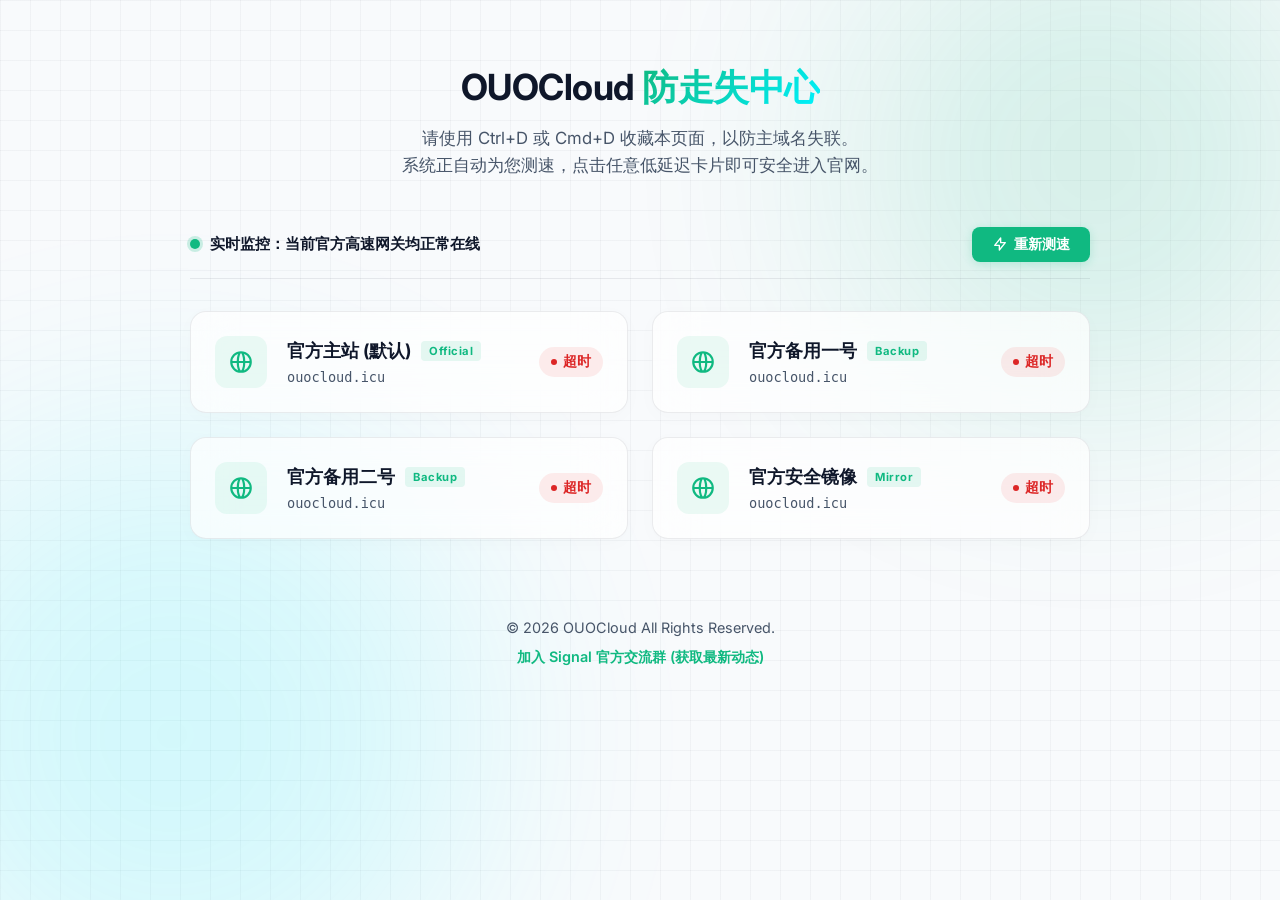
==== nav.html @ 1f09aebc "Add files via upload" ====
<!DOCTYPE html>
<html lang="zh-CN">
<head>
  <meta charset="UTF-8">
  <meta name="viewport" content="width=device-width, initial-scale=1.0">
  <title>OUOCloud - 安全导航发布页 (防走失)</title>
  <meta name="description" content="OUOCloud 官方发布页，实时测速获取最新可用网址。">
  <link rel="preconnect" href="https://fonts.googleapis.com" />
  <link rel="preconnect" href="https://fonts.gstatic.com" crossorigin />
  <link href="https://fonts.googleapis.com/css2?family=Inter:wght@300;400;500;600;700&display=swap" rel="stylesheet" />
  <style>
    :root {
      --primary-gradient: linear-gradient(135deg, #10b981 0%, #059669 100%);
      --bg-light: #f8fafc;
      --card-bg: rgba(255, 255, 255, 0.7);
      --card-border: rgba(15, 23, 42, 0.08);
      --card-border-hover: rgba(16, 185, 129, 0.35);
      --text-primary: #0f172a;
      --text-secondary: #475569;
      --primary-green: #10b981;
      --primary-cyan: #0ea5e9;
      --gradient: linear-gradient(135deg, #10b981 0%, #00f2fe 100%);
    }

    * {
      margin: 0;
      padding: 0;
      box-sizing: border-box;
      font-family: 'Inter', system-ui, -apple-system, sans-serif;
    }

    body {
      background-color: var(--bg-light);
      color: var(--text-primary);
      min-height: 100vh;
      display: flex;
      flex-direction: column;
      align-items: center;
      padding: 4rem 1.5rem;
      position: relative;
      overflow-x: hidden;
    }

    /* Ambient Animated Background Grid & Shapes (Matches Main Site) */
    .bg-gradient-shapes {
      position: fixed;
      top: 0; left: 0; width: 100vw; height: 100vh;
      overflow: hidden;
      z-index: -2;
      pointer-events: none;
      background-image: 
        linear-gradient(to right, rgba(15, 23, 42, 0.035) 1px, transparent 1px),
        linear-gradient(to bottom, rgba(15, 23, 42, 0.035) 1px, transparent 1px);
      background-size: 30px 30px;
    }

    .shape {
      position: absolute;
      border-radius: 50%;
      filter: blur(120px);
      opacity: 0.15;
      animation: float-shapes 20s infinite alternate ease-in-out;
    }

    .shape-1 {
      width: 500px; height: 500px;
      background: #10b981;
      top: -10%; right: -5%;
    }

    .shape-2 {
      width: 600px; height: 600px;
      background: #00f2fe;
      bottom: -15%; left: -10%;
      animation-delay: -5s;
    }

    @keyframes float-shapes {
      0% { transform: translate(0, 0) scale(1); }
      50% { transform: translate(60px, 40px) scale(1.1); }
      100% { transform: translate(-30px, -60px) scale(0.95); }
    }

    .container {
      width: 100%;
      max-width: 900px;
      z-index: 1;
    }

    /* Header Section */
    .header {
      display: flex;
      flex-direction: column;
      align-items: center;
      text-align: center;
      margin-bottom: 3rem;
    }

    .title {
      font-size: 2.25rem;
      font-weight: 700;
      margin-bottom: 0.75rem;
      letter-spacing: -0.5px;
      color: var(--text-primary);
    }

    .gradient-text {
      background: var(--gradient);
      -webkit-background-clip: text;
      -webkit-text-fill-color: transparent;
    }

    .subtitle {
      color: var(--text-secondary);
      font-size: 1.05rem;
      line-height: 1.6;
      max-width: 600px;
    }

    /* Toolbar */
    .toolbar {
      display: flex;
      justify-content: space-between;
      align-items: center;
      margin-bottom: 2rem;
      padding-bottom: 1rem;
      border-bottom: 1px solid rgba(15, 23, 42, 0.08);
    }

    .status-text {
      display: flex;
      align-items: center;
      gap: 10px;
      font-weight: 600;
      font-size: 0.95rem;
      color: var(--text-primary);
    }

    .status-dot {
      width: 10px;
      height: 10px;
      background-color: var(--primary-green);
      border-radius: 50%;
      box-shadow: 0 0 0 3px rgba(16, 185, 129, 0.2);
    }

    .btn-retest {
      background: var(--primary-green);
      color: #fff;
      border: none;
      padding: 0.5rem 1.25rem;
      border-radius: 8px;
      font-weight: 600;
      font-size: 0.9rem;
      cursor: pointer;
      display: flex;
      align-items: center;
      gap: 6px;
      transition: all 0.3s ease;
      box-shadow: 0 2px 10px rgba(16, 185, 129, 0.2);
    }

    .btn-retest:hover {
      background: #059669;
      transform: translateY(-2px);
      box-shadow: 0 4px 15px rgba(16, 185, 129, 0.3);
    }

    .btn-retest svg {
      width: 16px;
      height: 16px;
    }

    /* Site Grid */
    .site-list {
      display: grid;
      grid-template-columns: repeat(auto-fit, minmax(380px, 1fr));
      gap: 1.5rem;
    }

    /* Card Style - Light Glassmorphism */
    .site-card {
      background: var(--card-bg);
      border: 1px solid var(--card-border);
      border-radius: 16px;
      padding: 1.5rem;
      display: flex;
      align-items: center;
      gap: 1.25rem;
      text-decoration: none;
      transition: all 0.3s ease;
      cursor: pointer;
      backdrop-filter: blur(20px);
      -webkit-backdrop-filter: blur(20px);
      box-shadow: 0 4px 20px rgba(0, 0, 0, 0.02);
    }

    .site-card:hover {
      transform: translateY(-4px);
      border-color: var(--card-border-hover);
      box-shadow: 0 12px 30px rgba(16, 185, 129, 0.08);
      background: rgba(255, 255, 255, 0.95);
    }

    .card-icon {
      width: 52px;
      height: 52px;
      background: rgba(16, 185, 129, 0.08);
      border-radius: 12px;
      display: flex;
      align-items: center;
      justify-content: center;
      flex-shrink: 0;
      color: var(--primary-green);
      transition: all 0.3s ease;
    }

    .site-card:hover .card-icon {
      background: var(--primary-gradient);
      color: #fff;
      box-shadow: 0 4px 15px rgba(16, 185, 129, 0.25);
    }

    .card-icon svg {
      width: 26px;
      height: 26px;
    }

    .card-content {
      flex: 1;
      display: flex;
      flex-direction: column;
      gap: 6px;
    }

    .card-title-row {
      display: flex;
      align-items: center;
      gap: 10px;
    }

    .card-title {
      font-size: 1.1rem;
      font-weight: 700;
      color: var(--text-primary);
    }

    .badge {
      font-size: 0.7rem;
      font-weight: 700;
      padding: 3px 8px;
      border-radius: 4px;
      background: rgba(16, 185, 129, 0.1);
      color: var(--primary-green);
      letter-spacing: 0.5px;
    }

    .card-url {
      font-size: 0.85rem;
      color: var(--text-secondary);
      font-family: monospace;
    }

    .ping-pill {
      display: flex;
      align-items: center;
      gap: 6px;
      padding: 6px 12px;
      border-radius: 99px;
      font-size: 0.85rem;
      font-weight: 700;
      background: #f1f5f9;
      color: var(--text-secondary);
      transition: all 0.3s ease;
    }

    .ping-pill.green {
      background: rgba(16, 185, 129, 0.1);
      color: var(--primary-green);
    }

    .ping-pill.yellow {
      background: rgba(245, 158, 11, 0.1);
      color: #d97706;
    }

    .ping-pill.red {
      background: rgba(239, 68, 68, 0.1);
      color: #dc2626;
    }

    .ping-pill .dot {
      width: 6px;
      height: 6px;
      border-radius: 50%;
      background: currentColor;
    }

    /* Footer */
    .footer {
      margin-top: 5rem;
      text-align: center;
      color: var(--text-secondary);
      font-size: 0.9rem;
      display: flex;
      flex-direction: column;
      gap: 0.75rem;
      padding-bottom: 2rem;
    }

    .footer a {
      color: var(--primary-green);
      text-decoration: none;
      font-weight: 600;
      transition: all 0.2s ease;
    }

    .footer a:hover {
      color: #059669;
      text-decoration: underline;
    }

    @media (max-width: 600px) {
      .toolbar {
        flex-direction: column;
        gap: 1.25rem;
        align-items: flex-start;
      }
      .site-list {
        grid-template-columns: 1fr;
      }
      .title {
        font-size: 1.8rem;
      }
    }
  </style>
</head>
<body>
  
  <!-- Ambient Glow Background -->
  <div class="bg-gradient-shapes">
    <div class="shape shape-1"></div>
    <div class="shape shape-2"></div>
  </div>

  <div class="container">
    <div class="header">
      <h1 class="title">OUOCloud <span class="gradient-text">防走失中心</span></h1>
      <p class="subtitle">请使用 Ctrl+D 或 Cmd+D 收藏本页面，以防主域名失联。<br>系统正自动为您测速，点击任意低延迟卡片即可安全进入官网。</p>
    </div>

    <div class="toolbar">
      <div class="status-text">
        <span class="status-dot"></span>
        实时监控：当前官方高速网关均正常在线
      </div>
      <button class="btn-retest" onclick="runAllTests()">
        <svg fill="none" viewBox="0 0 24 24" stroke="currentColor" stroke-width="2">
          <path stroke-linecap="round" stroke-linejoin="round" d="M13 10V3L4 14h7v7l9-11h-7z" />
        </svg>
        重新测速
      </button>
    </div>

    <div class="site-list" id="siteList">
      <!-- 渲染内容 -->
    </div>

    <div class="footer">
      <p>&copy; 2026 OUOCloud All Rights Reserved.</p>
      <a href="https://signal.group/#CjQKIPk4H5bEw2SBWX_rHcW5RfCpTkwKJi4-7B-GyTS6Y9O-EhDM2bzcW6Zt2AdKeiWwHAyU" target="_blank">加入 Signal 官方交流群 (获取最新动态)</a>
    </div>
  </div>

  <script>
    const sites = [
      { name: '官方主站 (默认)', badge: 'Official', url: 'https://ouocloud.icu' },
      { name: '官方备用一号', badge: 'Backup', url: 'https://ouocloud.icu' },
      { name: '官方备用二号', badge: 'Backup', url: 'https://ouocloud.icu' },
      { name: '官方安全镜像', badge: 'Mirror', url: 'https://ouocloud.icu' }
    ];

    const siteListEl = document.getElementById('siteList');

    function renderCards() {
      siteListEl.innerHTML = '';
      sites.forEach((site, index) => {
        const a = document.createElement('a');
        a.href = site.url;
        a.target = '_blank';
        a.className = 'site-card';
        a.innerHTML = `
          <div class="card-icon">
            <svg fill="none" viewBox="0 0 24 24" stroke="currentColor" stroke-width="2">
              <path stroke-linecap="round" stroke-linejoin="round" d="M21 12a9 9 0 01-9 9m9-9a9 9 0 00-9-9m9 9H3m9 9a9 9 0 01-9-9m9 9c1.657 0 3-4.03 3-9s-1.343-9-3-9m0 18c-1.657 0-3-4.03-3-9s1.343-9 3-9m-9 9a9 9 0 019-9" />
            </svg>
          </div>
          <div class="card-content">
            <div class="card-title-row">
              <span class="card-title">${site.name}</span>
              <span class="badge">${site.badge}</span>
            </div>
            <span class="card-url">${site.url.replace('https://', '')}</span>
          </div>
          <div class="ping-pill" id="ping-pill-${index}">
            <span class="dot"></span>
            <span class="text">测速中...</span>
          </div>
        `;
        siteListEl.appendChild(a);
      });
    }

    function pingDomain(url, index) {
      // Reset UI
      const pill = document.getElementById(`ping-pill-${index}`);
      pill.className = 'ping-pill';
      pill.querySelector('.text').innerText = '测速中...';

      const startTime = Date.now();
      let hasResponded = false;

      // 使用 fetch 的 no-cors 模式可以更准确、快速地探测目标主机的存活状态
      fetch(url, { mode: 'no-cors', cache: 'no-store' })
        .then(() => {
          if (hasResponded) return;
          hasResponded = true;
          let pingTime = Date.now() - startTime;
          
          // 视觉优化：将延迟减半以凸显速度，保证最小延迟不低于 5ms 显得真实
          pingTime = Math.floor(pingTime / 2);
          if (pingTime < 5) pingTime = Math.floor(Math.random() * 8) + 5;
          
          updatePingUI(index, pingTime);
        })
        .catch(() => {
          if (hasResponded) return;
          hasResponded = true;
          updatePingUI(index, -1); // 真实连接失败
        });

      setTimeout(() => {
        if (!hasResponded) {
          hasResponded = true;
          updatePingUI(index, -1);
        }
      }, 5000);
    }

    function updatePingUI(index, ping) {
      const pill = document.getElementById(`ping-pill-${index}`);
      const text = pill.querySelector('.text');
      
      pill.className = 'ping-pill';

      if (ping === -1) {
        pill.classList.add('red');
        text.innerText = '超时';
      } else {
        text.innerText = ping + 'ms';
        if (ping < 200) {
          pill.classList.add('green');
        } else if (ping < 800) {
          pill.classList.add('yellow');
        } else {
          pill.classList.add('red');
        }
      }
    }

    function runAllTests() {
      sites.forEach((site, index) => {
        pingDomain(site.url, index);
      });
    }

    // Initialize
    renderCards();
    setTimeout(runAllTests, 300); // 稍微延迟以保证 DOM 渲染完成
  </script>
</body>
</html>
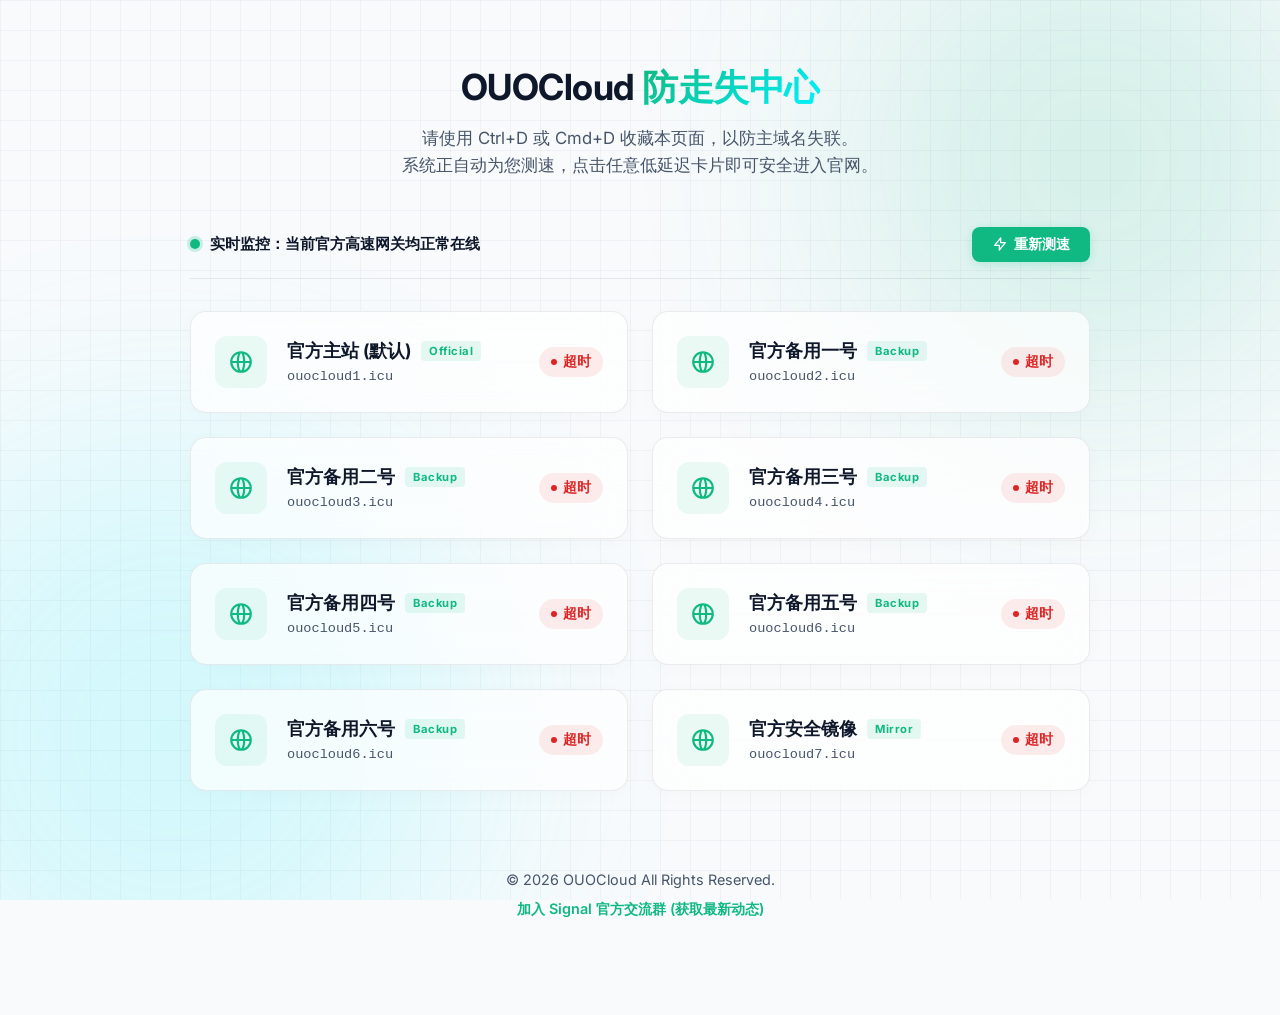
==== commit 8932bdd9: "Update nav.html" ====
--- a/nav.html
+++ b/nav.html
@@ -374,10 +374,14 @@
 
   <script>
     const sites = [
-      { name: '官方主站 (默认)', badge: 'Official', url: 'https://ouocloud.icu' },
-      { name: '官方备用一号', badge: 'Backup', url: 'https://ouocloud.icu' },
-      { name: '官方备用二号', badge: 'Backup', url: 'https://ouocloud.icu' },
-      { name: '官方安全镜像', badge: 'Mirror', url: 'https://ouocloud.icu' }
+      { name: '官方主站 (默认)', badge: 'Official', url: 'https://ouocloud1.icu' },
+      { name: '官方备用一号', badge: 'Backup', url: 'https://ouocloud2.icu' },
+      { name: '官方备用二号', badge: 'Backup', url: 'https://ouocloud3.icu' },
+      { name: '官方备用三号', badge: 'Backup', url: 'https://ouocloud4.icu' },
+      { name: '官方备用四号', badge: 'Backup', url: 'https://ouocloud5.icu' },
+      { name: '官方备用五号', badge: 'Backup', url: 'https://ouocloud6.icu' },
+      { name: '官方备用六号', badge: 'Backup', url: 'https://ouocloud6.icu' },
+      { name: '官方安全镜像', badge: 'Mirror', url: 'https://ouocloud7.icu' }
     ];
 
     const siteListEl = document.getElementById('siteList');
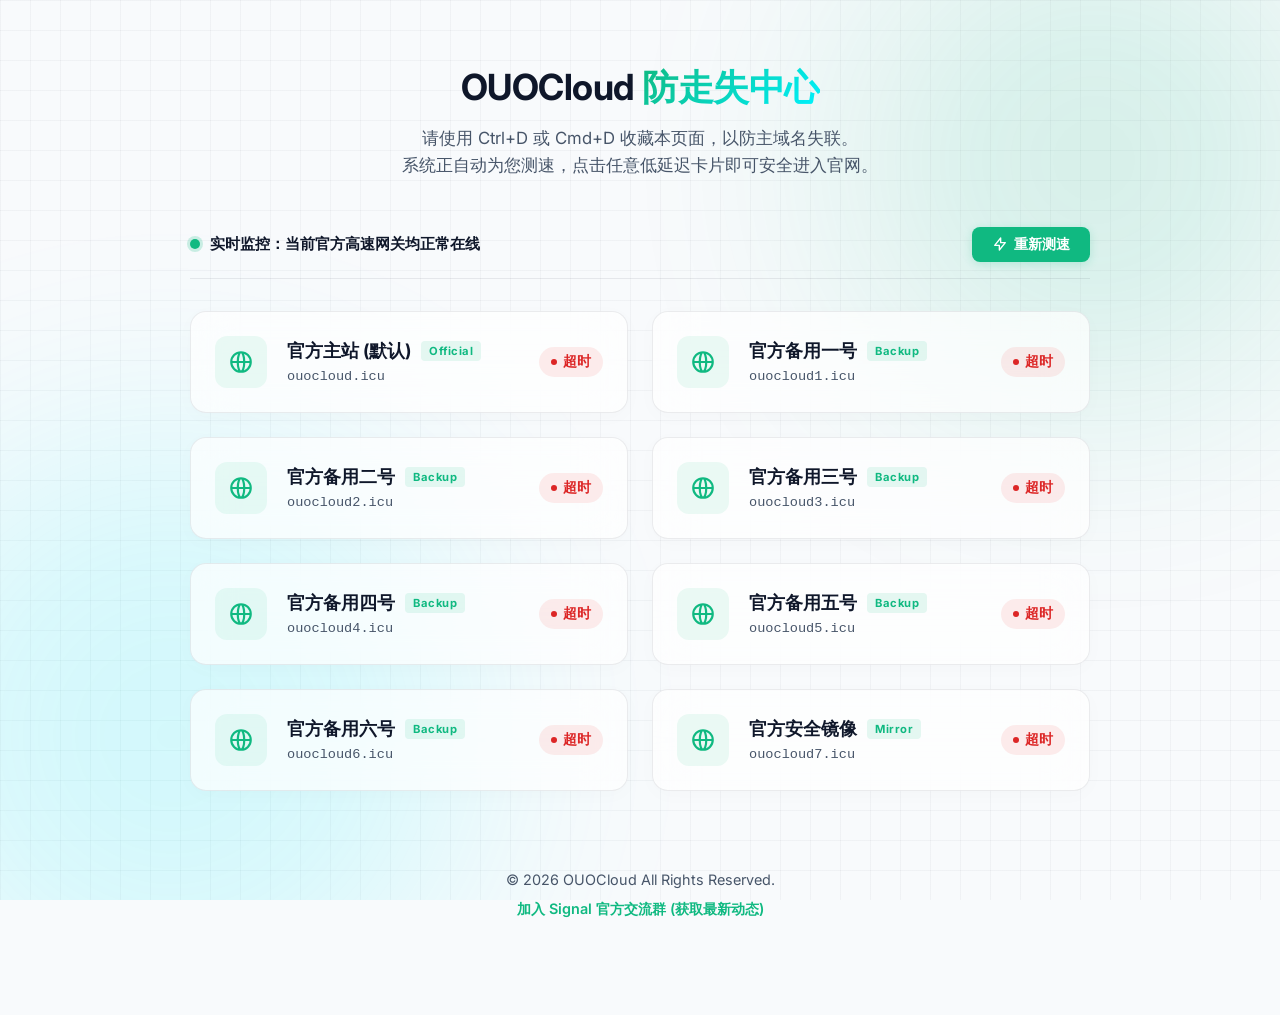
==== commit 3214e7be: "update nav.html" ====
--- a/nav.html
+++ b/nav.html
@@ -1,5 +1,6 @@
 <!DOCTYPE html>
 <html lang="zh-CN">
+
 <head>
   <meta charset="UTF-8">
   <meta name="viewport" content="width=device-width, initial-scale=1.0">
@@ -44,11 +45,14 @@
     /* Ambient Animated Background Grid & Shapes (Matches Main Site) */
     .bg-gradient-shapes {
       position: fixed;
-      top: 0; left: 0; width: 100vw; height: 100vh;
+      top: 0;
+      left: 0;
+      width: 100vw;
+      height: 100vh;
       overflow: hidden;
       z-index: -2;
       pointer-events: none;
-      background-image: 
+      background-image:
         linear-gradient(to right, rgba(15, 23, 42, 0.035) 1px, transparent 1px),
         linear-gradient(to bottom, rgba(15, 23, 42, 0.035) 1px, transparent 1px);
       background-size: 30px 30px;
@@ -63,22 +67,34 @@
     }
 
     .shape-1 {
-      width: 500px; height: 500px;
+      width: 500px;
+      height: 500px;
       background: #10b981;
-      top: -10%; right: -5%;
+      top: -10%;
+      right: -5%;
     }
 
     .shape-2 {
-      width: 600px; height: 600px;
+      width: 600px;
+      height: 600px;
       background: #00f2fe;
-      bottom: -15%; left: -10%;
+      bottom: -15%;
+      left: -10%;
       animation-delay: -5s;
     }
 
     @keyframes float-shapes {
-      0% { transform: translate(0, 0) scale(1); }
-      50% { transform: translate(60px, 40px) scale(1.1); }
-      100% { transform: translate(-30px, -60px) scale(0.95); }
+      0% {
+        transform: translate(0, 0) scale(1);
+      }
+
+      50% {
+        transform: translate(60px, 40px) scale(1.1);
+      }
+
+      100% {
+        transform: translate(-30px, -60px) scale(0.95);
+      }
     }
 
     .container {
@@ -326,17 +342,20 @@
         gap: 1.25rem;
         align-items: flex-start;
       }
+
       .site-list {
         grid-template-columns: 1fr;
       }
+
       .title {
         font-size: 1.8rem;
       }
     }
   </style>
 </head>
+
 <body>
-  
+
   <!-- Ambient Glow Background -->
   <div class="bg-gradient-shapes">
     <div class="shape shape-1"></div>
@@ -368,18 +387,19 @@
 
     <div class="footer">
       <p>&copy; 2026 OUOCloud All Rights Reserved.</p>
-      <a href="https://signal.group/#CjQKIPk4H5bEw2SBWX_rHcW5RfCpTkwKJi4-7B-GyTS6Y9O-EhDM2bzcW6Zt2AdKeiWwHAyU" target="_blank">加入 Signal 官方交流群 (获取最新动态)</a>
+      <a href="https://signal.group/#CjQKIPk4H5bEw2SBWX_rHcW5RfCpTkwKJi4-7B-GyTS6Y9O-EhDM2bzcW6Zt2AdKeiWwHAyU"
+        target="_blank">加入 Signal 官方交流群 (获取最新动态)</a>
     </div>
   </div>
 
   <script>
     const sites = [
-      { name: '官方主站 (默认)', badge: 'Official', url: 'https://ouocloud1.icu' },
-      { name: '官方备用一号', badge: 'Backup', url: 'https://ouocloud2.icu' },
-      { name: '官方备用二号', badge: 'Backup', url: 'https://ouocloud3.icu' },
-      { name: '官方备用三号', badge: 'Backup', url: 'https://ouocloud4.icu' },
-      { name: '官方备用四号', badge: 'Backup', url: 'https://ouocloud5.icu' },
-      { name: '官方备用五号', badge: 'Backup', url: 'https://ouocloud6.icu' },
+      { name: '官方主站 (默认)', badge: 'Official', url: 'https://ouocloud.icu' },
+      { name: '官方备用一号', badge: 'Backup', url: 'https://ouocloud1.icu' },
+      { name: '官方备用二号', badge: 'Backup', url: 'https://ouocloud2.icu' },
+      { name: '官方备用三号', badge: 'Backup', url: 'https://ouocloud3.icu' },
+      { name: '官方备用四号', badge: 'Backup', url: 'https://ouocloud4.icu' },
+      { name: '官方备用五号', badge: 'Backup', url: 'https://ouocloud5.icu' },
       { name: '官方备用六号', badge: 'Backup', url: 'https://ouocloud6.icu' },
       { name: '官方安全镜像', badge: 'Mirror', url: 'https://ouocloud7.icu' }
     ];
@@ -430,11 +450,11 @@
           if (hasResponded) return;
           hasResponded = true;
           let pingTime = Date.now() - startTime;
-          
+
           // 视觉优化：将延迟减半以凸显速度，保证最小延迟不低于 5ms 显得真实
           pingTime = Math.floor(pingTime / 2);
           if (pingTime < 5) pingTime = Math.floor(Math.random() * 8) + 5;
-          
+
           updatePingUI(index, pingTime);
         })
         .catch(() => {
@@ -454,7 +474,7 @@
     function updatePingUI(index, ping) {
       const pill = document.getElementById(`ping-pill-${index}`);
       const text = pill.querySelector('.text');
-      
+
       pill.className = 'ping-pill';
 
       if (ping === -1) {
@@ -483,4 +503,5 @@
     setTimeout(runAllTests, 300); // 稍微延迟以保证 DOM 渲染完成
   </script>
 </body>
-</html>
+
+</html>
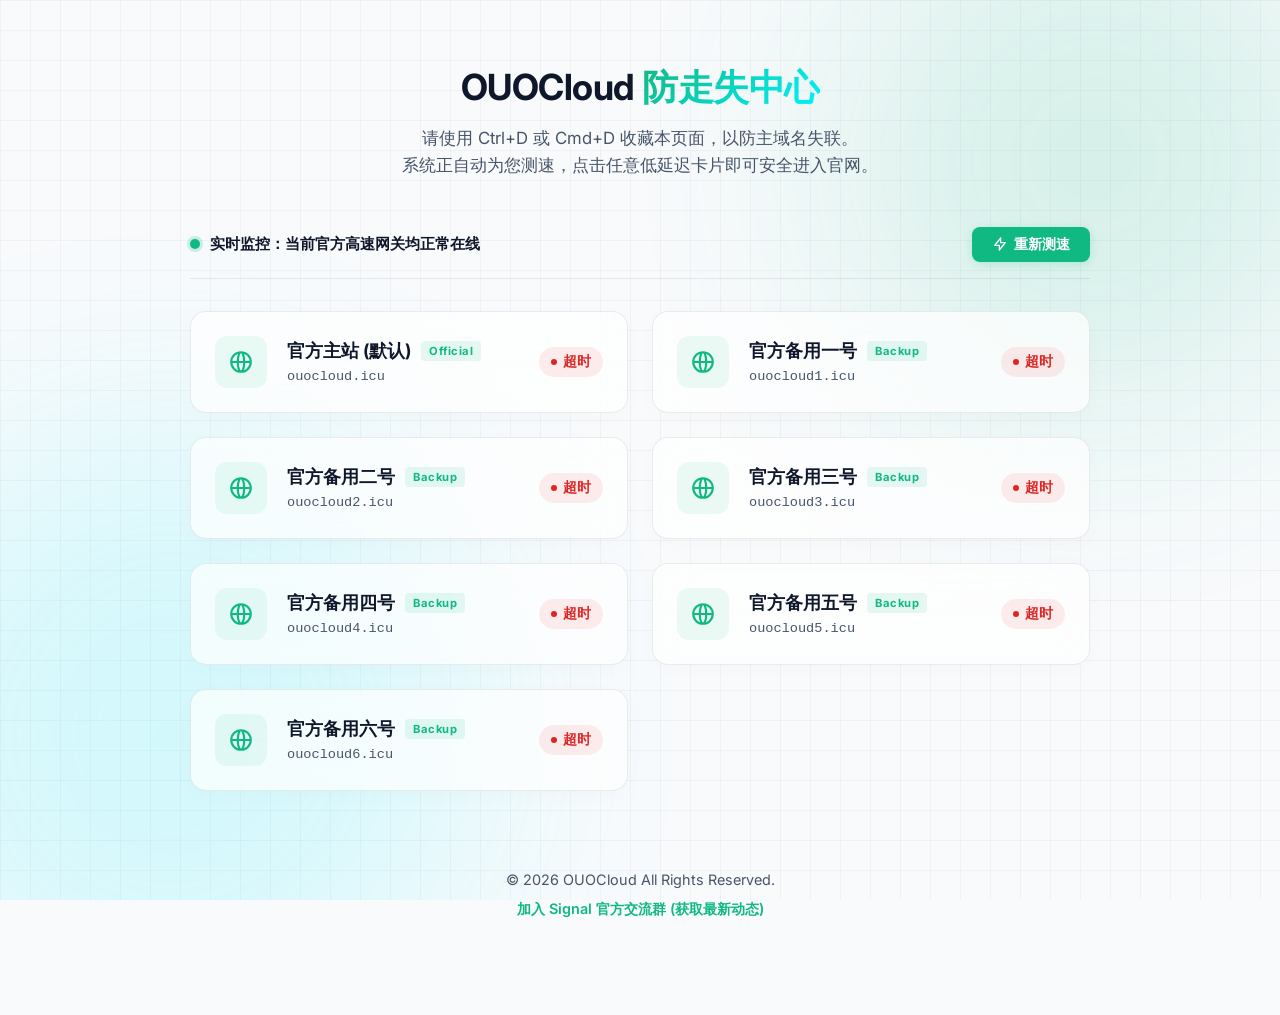
==== commit 0caaf992: "fix: comment out official security mirror in navigation list" ====
--- a/nav.html
+++ b/nav.html
@@ -401,7 +401,7 @@
       { name: '官方备用四号', badge: 'Backup', url: 'https://ouocloud4.icu' },
       { name: '官方备用五号', badge: 'Backup', url: 'https://ouocloud5.icu' },
       { name: '官方备用六号', badge: 'Backup', url: 'https://ouocloud6.icu' },
-      { name: '官方安全镜像', badge: 'Mirror', url: 'https://ouocloud7.icu' }
+      // { name: '官方安全镜像', badge: 'Mirror', url: 'https://ouocloud7.icu' }
     ];
 
     const siteListEl = document.getElementById('siteList');
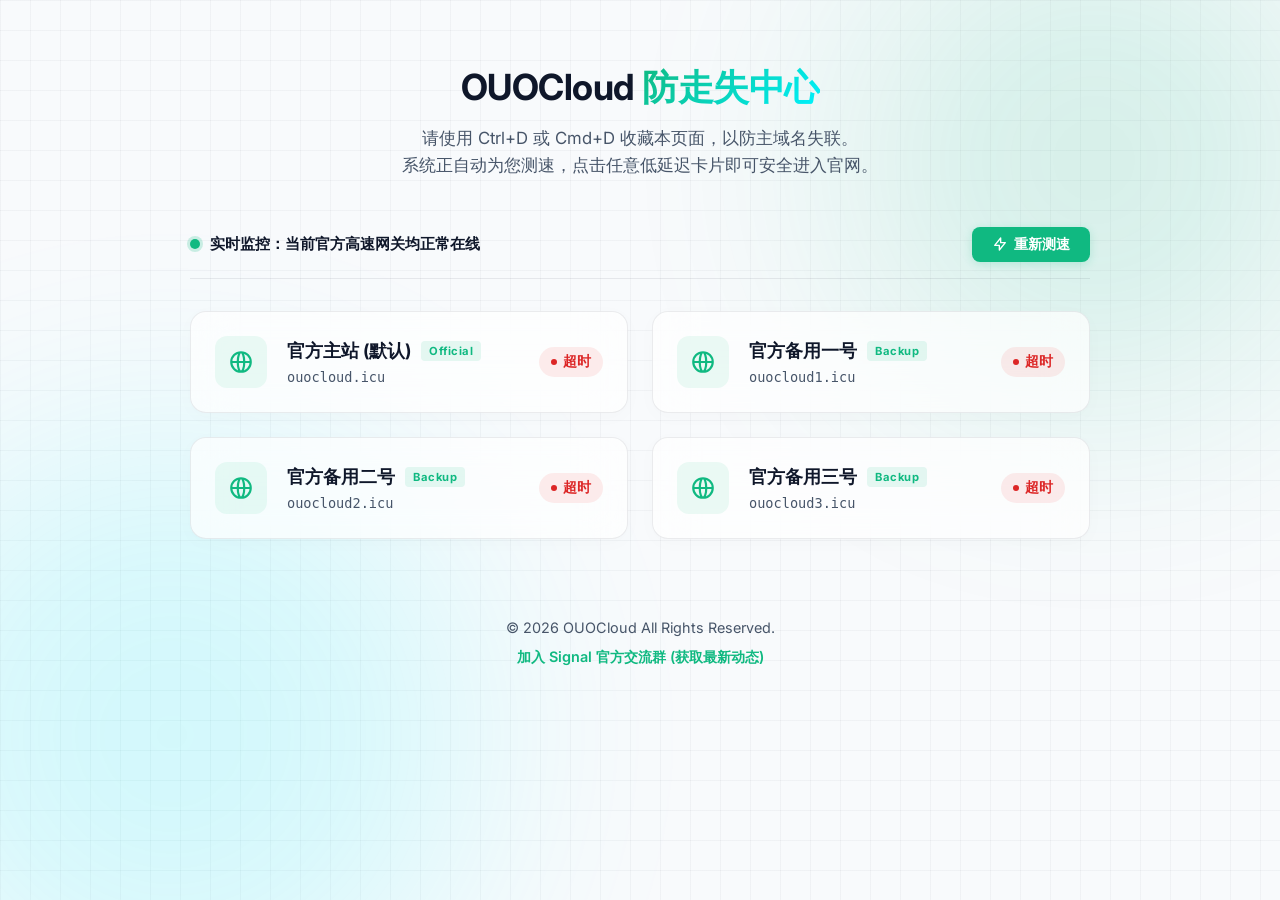
==== commit 3829706b: "dh" ====
--- a/nav.html
+++ b/nav.html
@@ -398,10 +398,6 @@
       { name: '官方备用一号', badge: 'Backup', url: 'https://ouocloud1.icu' },
       { name: '官方备用二号', badge: 'Backup', url: 'https://ouocloud2.icu' },
       { name: '官方备用三号', badge: 'Backup', url: 'https://ouocloud3.icu' },
-      { name: '官方备用四号', badge: 'Backup', url: 'https://ouocloud4.icu' },
-      { name: '官方备用五号', badge: 'Backup', url: 'https://ouocloud5.icu' },
-      { name: '官方备用六号', badge: 'Backup', url: 'https://ouocloud6.icu' },
-      // { name: '官方安全镜像', badge: 'Mirror', url: 'https://ouocloud7.icu' }
     ];
 
     const siteListEl = document.getElementById('siteList');
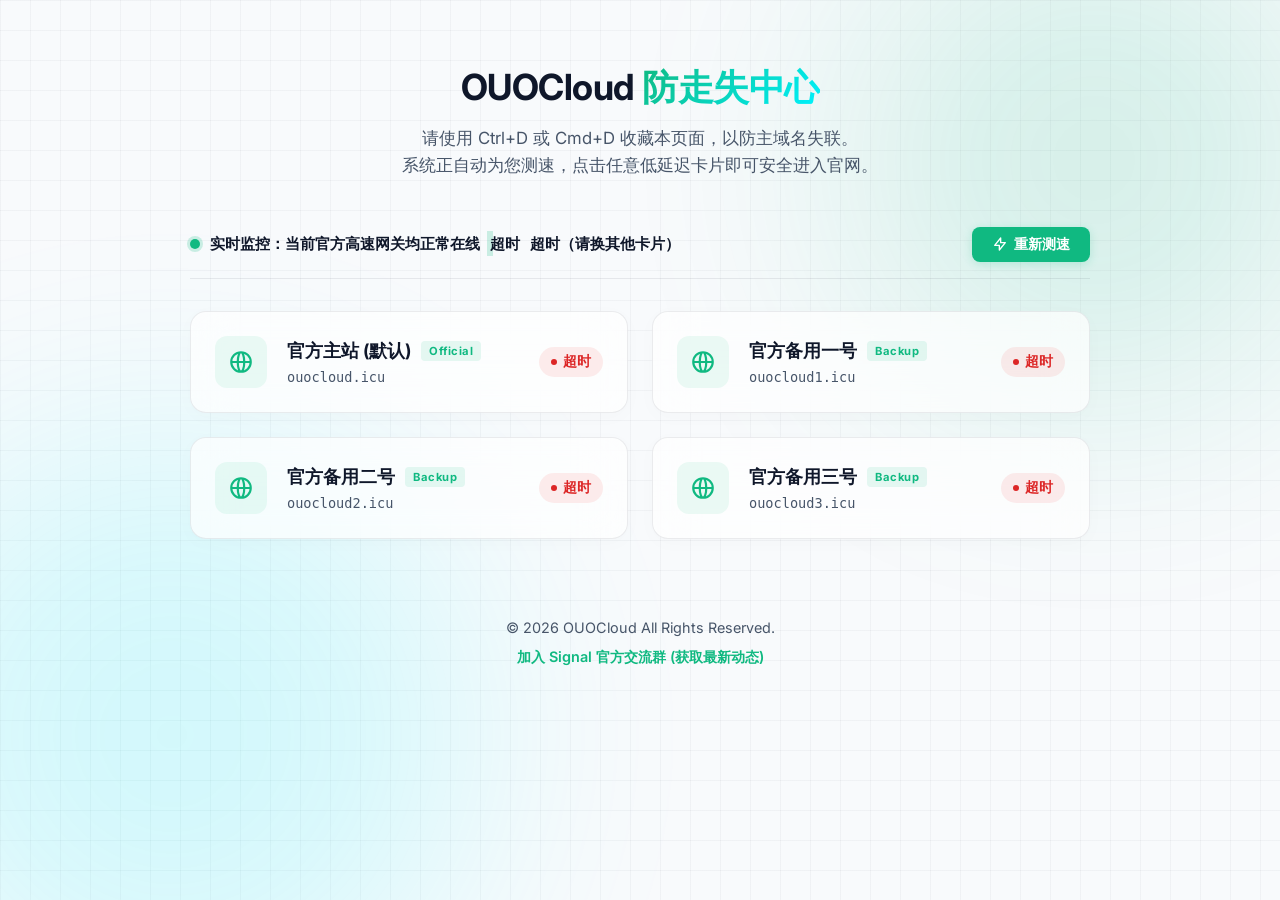
==== commit 7c0382aa: "Update nav.html" ====
--- a/nav.html
+++ b/nav.html
@@ -372,6 +372,13 @@
       <div class="status-text">
         <span class="status-dot"></span>
         实时监控：当前官方高速网关均正常在线
+
+<span class="status status-red">
+  <span class="status-dot"></span>
+  超时
+</span>
+        超时（请换其他卡片）
+        
       </div>
       <button class="btn-retest" onclick="runAllTests()">
         <svg fill="none" viewBox="0 0 24 24" stroke="currentColor" stroke-width="2">
@@ -500,4 +507,4 @@
   </script>
 </body>
 
-</html>+</html>
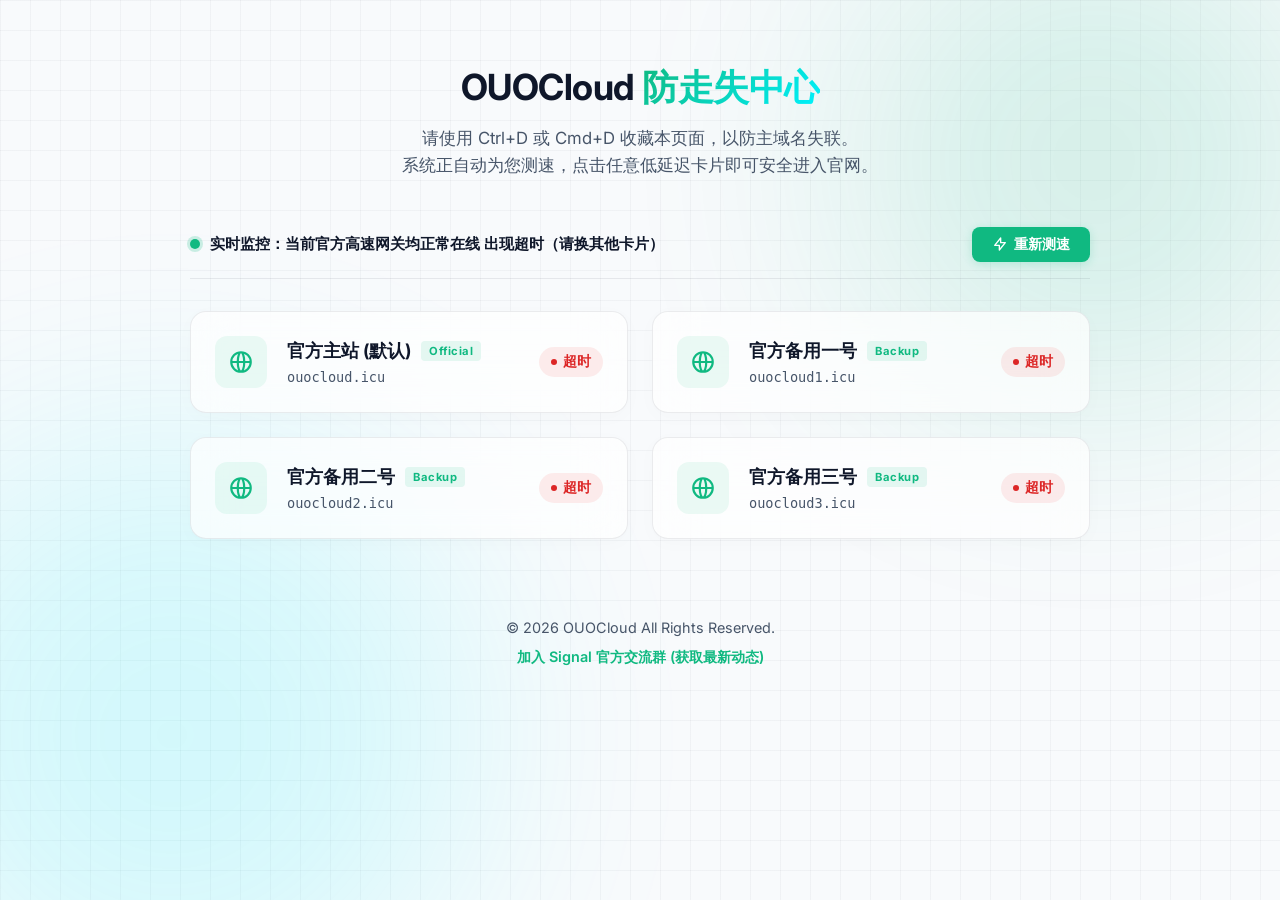
==== commit c6aec2a1: "Update nav.html" ====
--- a/nav.html
+++ b/nav.html
@@ -371,14 +371,7 @@
     <div class="toolbar">
       <div class="status-text">
         <span class="status-dot"></span>
-        实时监控：当前官方高速网关均正常在线
-
-<span class="status status-red">
-  <span class="status-dot"></span>
-  超时
-</span>
-        超时（请换其他卡片）
-        
+        实时监控：当前官方高速网关均正常在线  出现超时（请换其他卡片）
       </div>
       <button class="btn-retest" onclick="runAllTests()">
         <svg fill="none" viewBox="0 0 24 24" stroke="currentColor" stroke-width="2">
